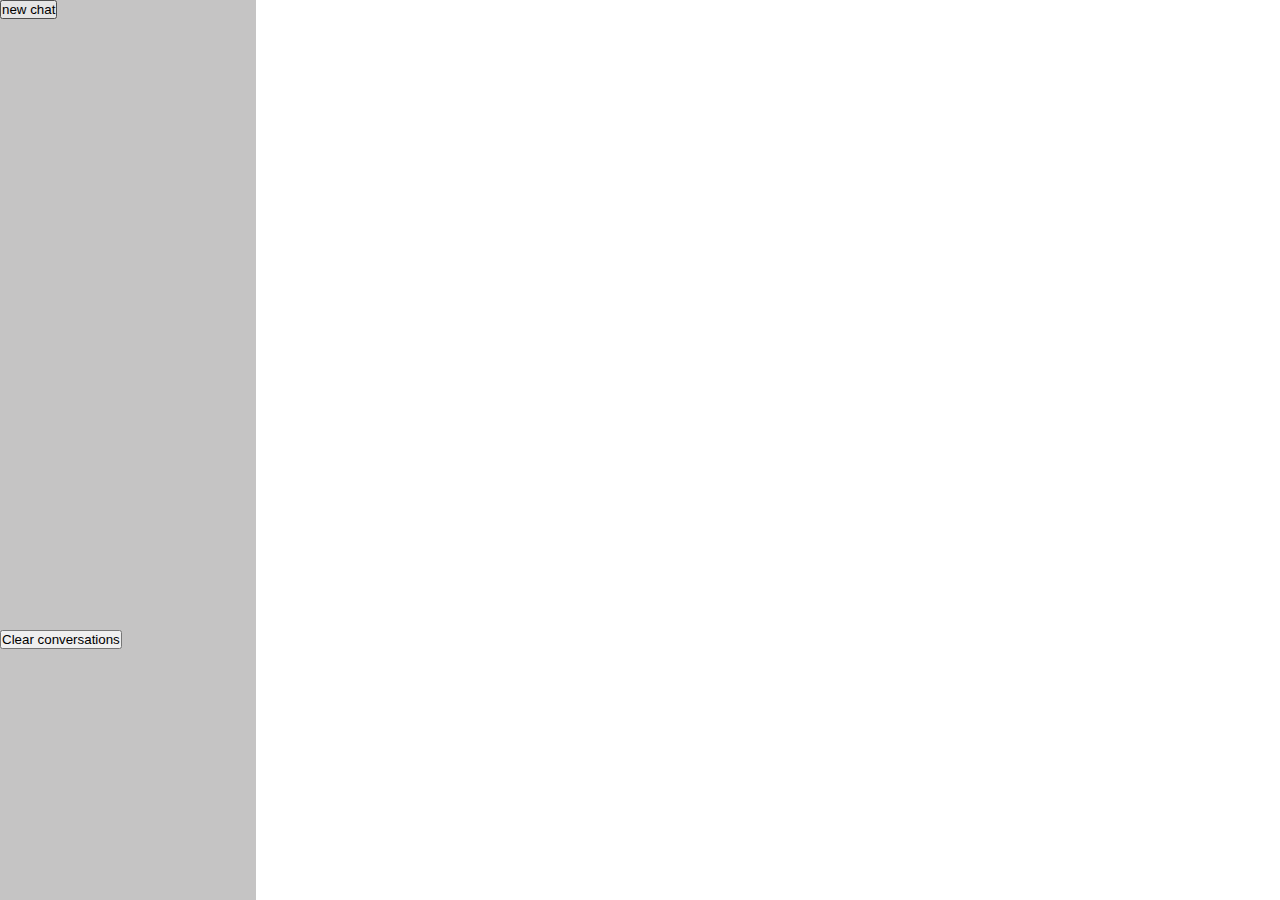
==== home/index.html @ d200bf67 "home" ====
<!DOCTYPE html>
<html lang="pt-br">

<head>
    <meta charset="UTF-8">
    <meta name="viewport" content="width=device-width, initial-scale=1.0">
    <title>chat - senaiGPT</title>
    <link rel="stylesheet" href="chat.css">
    <link rel="stylesheet" href="../assets/styles/global.css">
</head>

<body>

    <div class="container">

        <header class="left-painel">

            <div class="top">

                <button>new chat</button>

            </div>

            <div class="botton">

                <button>Clear conversations</button>

            </div>

        </header>

        <main class="central-painel">

        </main>
    </div>

</body>

</html>
---- home/chat.css ----
.container {

    display: flex;

}

.left-painel {

    height: 100vh;
    width: 20vw;
    background-color: white;

}

.central-painel {

    height: 100vh;
    width: 80vw;
    background-color: rgb(255, 255, 255);

}

.top {

    width: 100%;
    height: 70%;
    background-color: rgb(197, 196, 196);

}

.botton {

    width: 100%;
    height: 30%;
    background-color: rgb(197, 196, 196);

}
---- assets/styles/global.css ----
@import url('https://fonts.googleapis.com/css2?family=Inter:ital,opsz,wght@0,14..32,100..900;1,14..32,100..900&display=swap');

* {

    padding: 0px;
    margin: 0px;
    box-sizing: border-box;

}

.inpt {

    padding: 18px;
    /* espaçamento interno */
    border: none;
    /* remove borda */
    background-color: #F7F9FB;
    /* coloca cor */
    border-radius: 10px;
    width: 377px;
    margin-bottom: 16px;
}

.btn {

    background-color: black;
    color: white;
    border-radius: 10px;
    /*arredonda as bordas*/
    border: none;
    /*altura*/
    width: 377px;
    /*largura*/
    height: 50px;


}
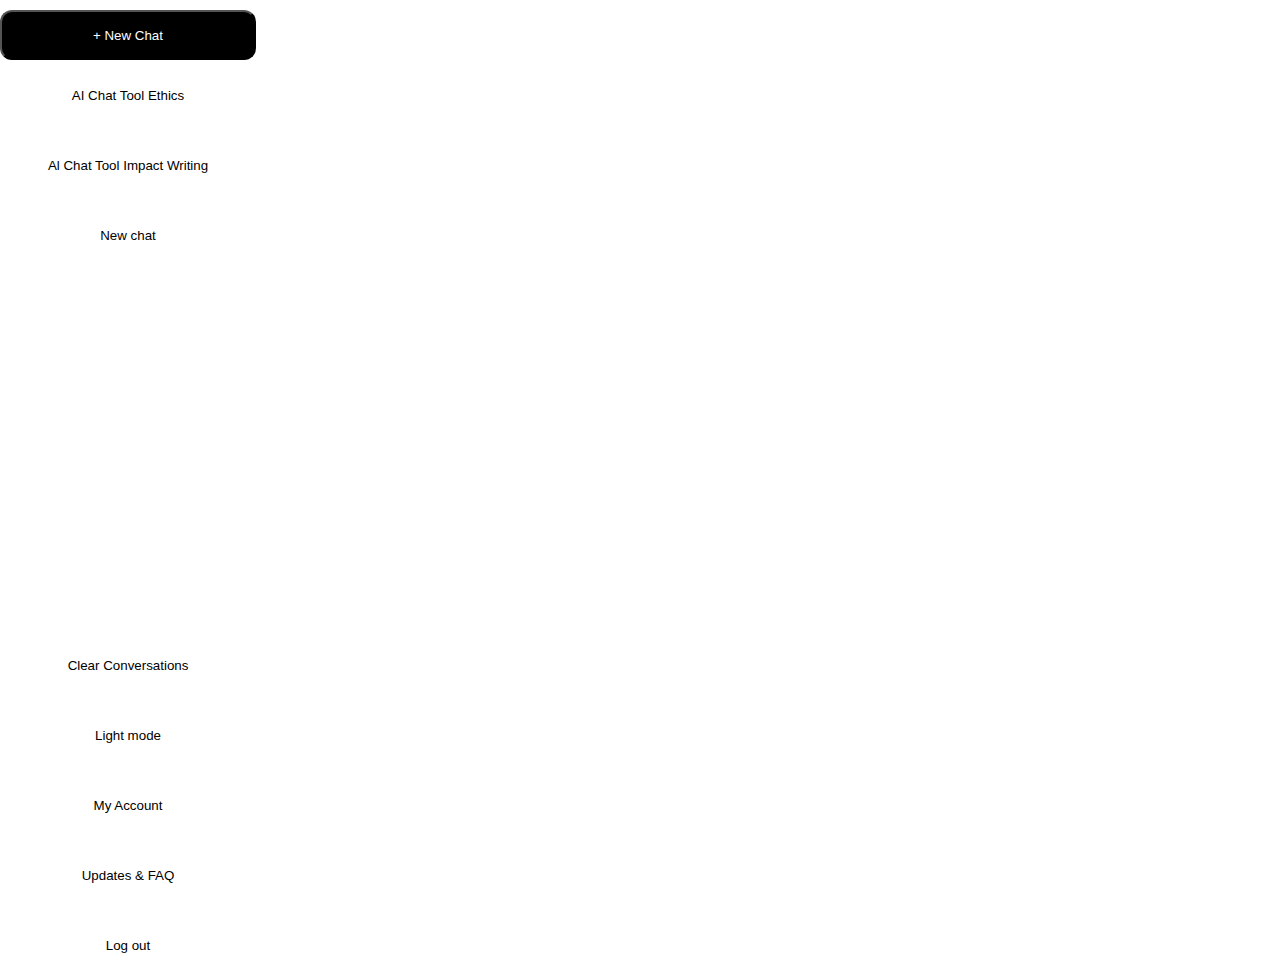
==== commit 7855a59c: "final" ====
--- a/home/index.html
+++ b/home/index.html
@@ -1,37 +1,60 @@
 <!DOCTYPE html>
-<html lang="pt-br">
+<html lang="pt-BR">
 
 <head>
     <meta charset="UTF-8">
     <meta name="viewport" content="width=device-width, initial-scale=1.0">
-    <title>chat - senaiGPT</title>
+    <title>Chat - Senai Gpt</title>
+
+    <link rel="stylesheet" href="../assets/styles/global.css">
     <link rel="stylesheet" href="chat.css">
-    <link rel="stylesheet" href="../assets/styles/global.css">
 </head>
 
 <body>
 
+
     <div class="container">
+
+
 
         <header class="left-painel">
 
             <div class="top">
 
-                <button>new chat</button>
+                <button class="btn-new-chat"> + New Chat </button>
+                <button class="botao1"> AI Chat Tool Ethics </button>
+                <button class="botao2"> Al Chat Tool Impact Writing </button>
+                <button class="botao3"> New chat </button>
 
             </div>
 
-            <div class="botton">
 
-                <button>Clear conversations</button>
+
+            <div class="bottom">
+
+                <button class="botao6"> Clear Conversations </button>
+                <button class="botao7"> Light mode </button>
+                <button class="botao8"> My Account </button>
+                <button class="botao9"> Updates & FAQ </button>
+                <button class="botao10"> Log out </button>
 
             </div>
 
-        </header>
 
-        <main class="central-painel">
 
-        </main>
+
+    </div>
+
+
+
+    </header>
+
+    <main class="central-do-painel">
+
+
+
+
+    </main>
     </div>
 
 </body>
--- a/home/chat.css
+++ b/home/chat.css
@@ -9,6 +9,7 @@
     height: 100vh;
     width: 20vw;
     background-color: white;
+    border: 2%;
 
 }
 
@@ -16,22 +17,65 @@
 
     height: 100vh;
     width: 80vw;
-    background-color: rgb(255, 255, 255);
+    background-color: blue;
+}
+
+.top {
+    width: 100%;
+    height: 70%;
+    background-color: white;
+
 
 }
 
-.top {
+.bottom {
 
     width: 100%;
-    height: 70%;
-    background-color: rgb(197, 196, 196);
+    height: 30%;
+}
+
+.btn-new-chat {
+    background-color: black;
+    color: white;
+    width: 100%;
+    height: 50px;
+    border-radius: 12px;
+    padding: 12px;
+    margin-top: 10px;
 
 }
 
-.botton {
+.botao1,
+.botao2,
+.botao3 {
 
+    background-color: white;
+    color: black;
     width: 100%;
-    height: 30%;
-    background-color: rgb(197, 196, 196);
+    height: 50px;
+    padding: 12px;
+    margin-bottom: 10px;
+    margin-top: 10px;
+    border-radius: 12px;
+    border: none;
+}
 
+.botao3,
+.botao4,
+.botao5,
+.botao6,
+.botao7,
+.botao8,
+.botao9,
+.botao10 {
+
+    background-color: white;
+    color: black;
+    width: 100%;
+    height: 50px;
+    padding: 12px;
+    margin-bottom: 10px;
+    margin-top: 10px;
+    border-radius: 12px;
+    border: none;
 }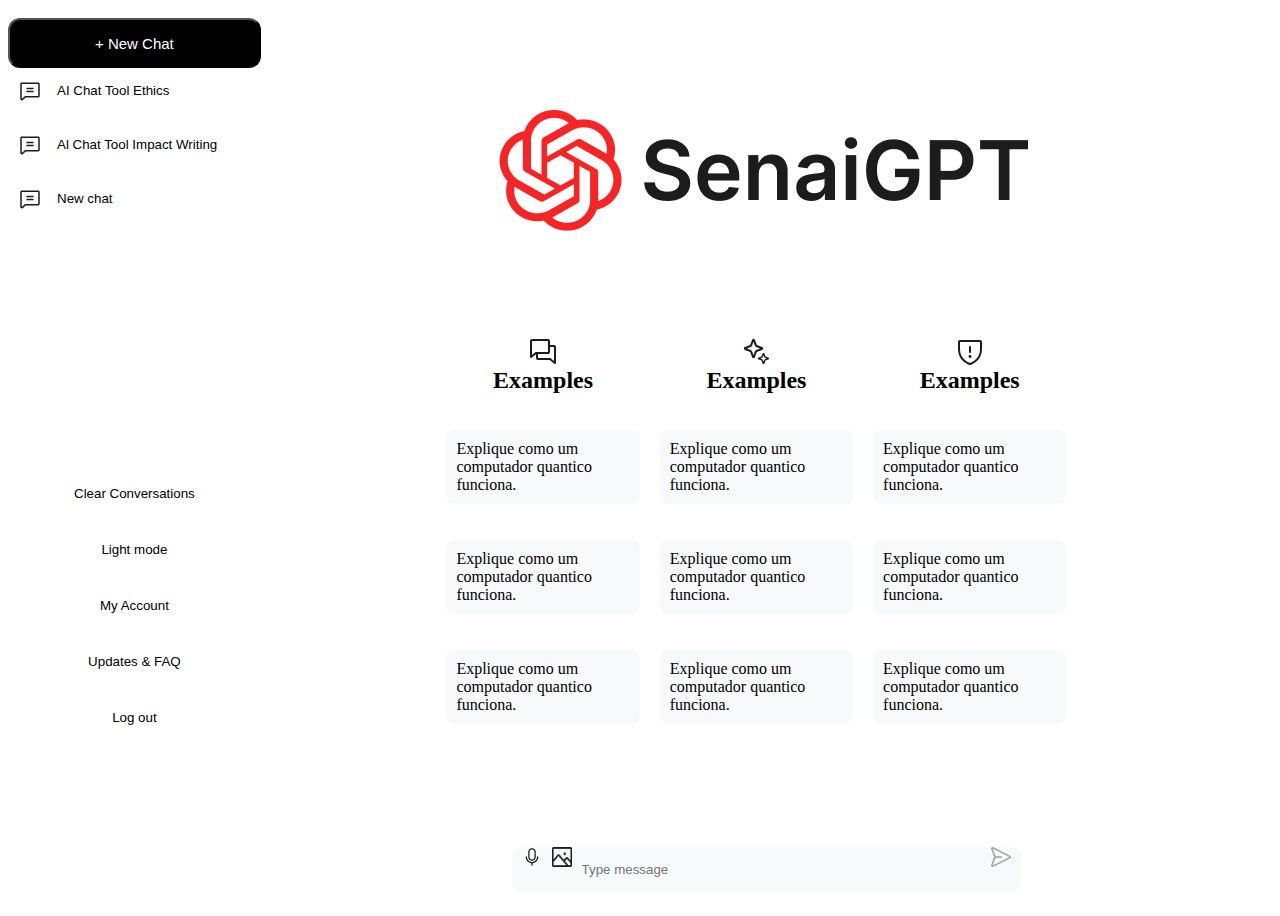
==== commit 18ec90bf: "finalização" ====
--- a/home/index.html
+++ b/home/index.html
@@ -1,60 +1,104 @@
 <!DOCTYPE html>
-<html lang="pt-BR">
+<html lang="pt-br">
 
 <head>
     <meta charset="UTF-8">
     <meta name="viewport" content="width=device-width, initial-scale=1.0">
-    <title>Chat - Senai Gpt</title>
-
-    <link rel="stylesheet" href="../assets/styles/global.css">
+    <title>Chat - SenaiGPT</title>
     <link rel="stylesheet" href="chat.css">
+    <link rel="stylesheet" href="../.vscode/assets/styles/global.css">
 </head>
 
 <body>
 
-
     <div class="container">
-
-
 
         <header class="left-painel">
 
             <div class="top">
 
                 <button class="btn-new-chat"> + New Chat </button>
-                <button class="botao1"> AI Chat Tool Ethics </button>
-                <button class="botao2"> Al Chat Tool Impact Writing </button>
-                <button class="botao3"> New chat </button>
+                <button class="btn-chat">
+                    <img src="../assets/imgs/IconSet (1).svg" alt="">
+                    AI Chat Tool Ethics </button>
+                <button class="btn-chat">
+                    <img src="../assets/imgs/IconSet (1).svg" alt="">
+                    Al Chat Tool Impact Writing </button>
+                <button class="btn-chat">
+                    <img src="../assets/imgs/IconSet (1).svg" alt="">
+                    New chat </button>
 
             </div>
 
-
-
             <div class="bottom">
 
-                <button class="botao6"> Clear Conversations </button>
-                <button class="botao7"> Light mode </button>
-                <button class="botao8"> My Account </button>
-                <button class="botao9"> Updates & FAQ </button>
-                <button class="botao10"> Log out </button>
+                <button class="btn"> Clear Conversations </button>
+                <button class="btn"> Light mode </button>
+                <button class="btn"> My Account </button>
+                <button class="btn"> Updates & FAQ </button>
+                <button class="btn"> Log out </button>
 
             </div>
 
+        </header>
 
+        <main class="painel-central">
 
+           <img class="logo" src="../assets/imgs/Chat.png" alt="">
 
-    </div>
+            <div class="dicas-container">
 
+                <div class="dicas-item">
 
+                    <h2>
+                        <img src="../assets/imgs/IconSet (3).svg" alt="Mensagem">
+                        Examples
+                    </h2>
 
-    </header>
+                    <p>Explique como um computador quantico funciona.</p>
+                    <p>Explique como um computador quantico funciona.</p>
+                    <p>Explique como um computador quantico funciona.</p>
 
-    <main class="central-do-painel">
+                </div>
 
+                <div class="dicas-item">
 
+                    <h2>
+                        <img src="../assets/imgs/Star.svg" alt="estrela">
+                        Examples
+                    </h2>
 
+                    <p>Explique como um computador quantico funciona.</p>
+                    <p>Explique como um computador quantico funciona.</p>
+                    <p>Explique como um computador quantico funciona.</p>
 
-    </main>
+                </div>
+
+                <div class="dicas-item">
+                    <h2>
+                        <img src="../assets/imgs/ShieldWarning (1).svg" alt="">
+                        Examples
+                    </h2>
+
+                    <p>Explique como um computador quantico funciona.</p>
+                    <p>Explique como um computador quantico funciona.</p>
+                    <p>Explique como um computador quantico funciona.</p>
+
+                </div>
+
+            </div>
+
+            <div class="input-text">
+                <input class="input" type="text" placeholder="Type message">
+
+                <img class="aviao" src="../assets/imgs/Vector (3).png" alt="Enviar">
+                <img class="microfone" src="../assets/imgs/IconSet.png" alt="Microfone">
+                <img class="botaoimagem" src="../assets/imgs/Vector (2).png" alt="Enviar Imagem">
+
+            </div>
+
+        </main>
+
     </div>
 
 </body>
--- a/home/chat.css
+++ b/home/chat.css
@@ -1,7 +1,8 @@
+
 .container {
 
     display: flex;
-
+    
 }
 
 .left-painel {
@@ -13,17 +14,21 @@
 
 }
 
-.central-painel {
+.painel-central {
 
     height: 100vh;
     width: 80vw;
-    background-color: blue;
+    background-color:white;
+    display: flex;
+    align-items: center;
+    flex-direction: column;
+
 }
 
 .top {
-    width: 100%;
-    height: 70%;
-    background-color: white;
+ width: 100%;
+ height: 50%;
+ background-color: white;
 
 
 }
@@ -31,7 +36,7 @@
 .bottom {
 
     width: 100%;
-    height: 30%;
+    height: 50%;
 }
 
 .btn-new-chat {
@@ -42,40 +47,133 @@
     border-radius: 12px;
     padding: 12px;
     margin-top: 10px;
+    font-size: 15px;
 
 }
 
-.botao1,
-.botao2,
-.botao3 {
+.btn {
 
     background-color: white;
     color: black;
     width: 100%;
     height: 50px;
-    padding: 12px;
-    margin-bottom: 10px;
-    margin-top: 10px;
+    padding: 28px;
     border-radius: 12px;
     border: none;
 }
 
-.botao3,
-.botao4,
-.botao5,
-.botao6,
-.botao7,
-.botao8,
-.botao9,
-.botao10 {
+.btn-chat{
+width: 100%;
+background-color: transparent;
+padding: 10px;
+color: black;
+border: none;
+border-radius: 12px;
+margin-bottom: 10px;
+text-align: center;
+display: flex;
+flex-direction: row;
+align-items: center;
 
-    background-color: white;
-    color: black;
-    width: 100%;
-    height: 50px;
-    padding: 12px;
-    margin-bottom: 10px;
-    margin-top: 10px;
-    border-radius: 12px;
+}
+
+.btn-chat img{
+
+    margin-right: 15px;
+}
+
+.div-principal-text {
+    flex-direction: row;
+    display: flex;
+}
+
+.input {
+    border-radius: 10px;
+    padding: 18px;
+    /* Espacemento interno */
     border: none;
-}+    /* Remove a Borda */
+    background-color: #F7F9FB;
+    /* Define a cor de fundo */
+    width: 32vw;
+    margin-bottom: 16px;
+    margin-top: 8vw;
+    height: 9px;
+    padding-right: 30px;
+    padding-left: 70px;
+    
+
+}
+
+.logo{
+
+margin-top: 8vw;
+
+}
+
+
+
+.input-text {
+
+    position: relative;
+    display: flex;
+
+}
+
+.aviao {
+    position: absolute;
+    right: 10px;
+    top: 8vw;
+    width: 20px;
+    height: 20px;
+}
+
+.microfone { 
+position: absolute;
+left: 10px;
+top: 8vw;
+width: 20px;
+height: 20px;
+}
+
+.botaoimagem { 
+    position: absolute;
+    left: 40px;
+    top: 8vw;
+    width: 20px;
+    height: 20px;
+}
+
+.painel-central .dicas-container{
+    display: flex;
+    max-width: 50vw;
+    margin-top: 20px;
+    font-family: inter;
+}
+.painel-central .dicas-item{
+    display: flex;
+    flex-direction: column;
+    align-items: center;
+    margin-right: 20px;
+    font-family: inter;
+    margin-top: 5vw;
+
+}
+ .painel-central  .dicas-item h2 {
+    margin-top: 20px;
+   font-family: inter;
+   display: flex;
+   flex-direction: column;
+   align-items: center;
+
+}
+.painel-central  .dicas-item p {
+    margin-bottom: 20px;
+    padding: 10px;
+    background-color: #f7f9fb;
+    border-radius: 8px;
+    font-family: inter;
+    display: flex;
+    flex-direction: column;
+    align-items: center;
+    }